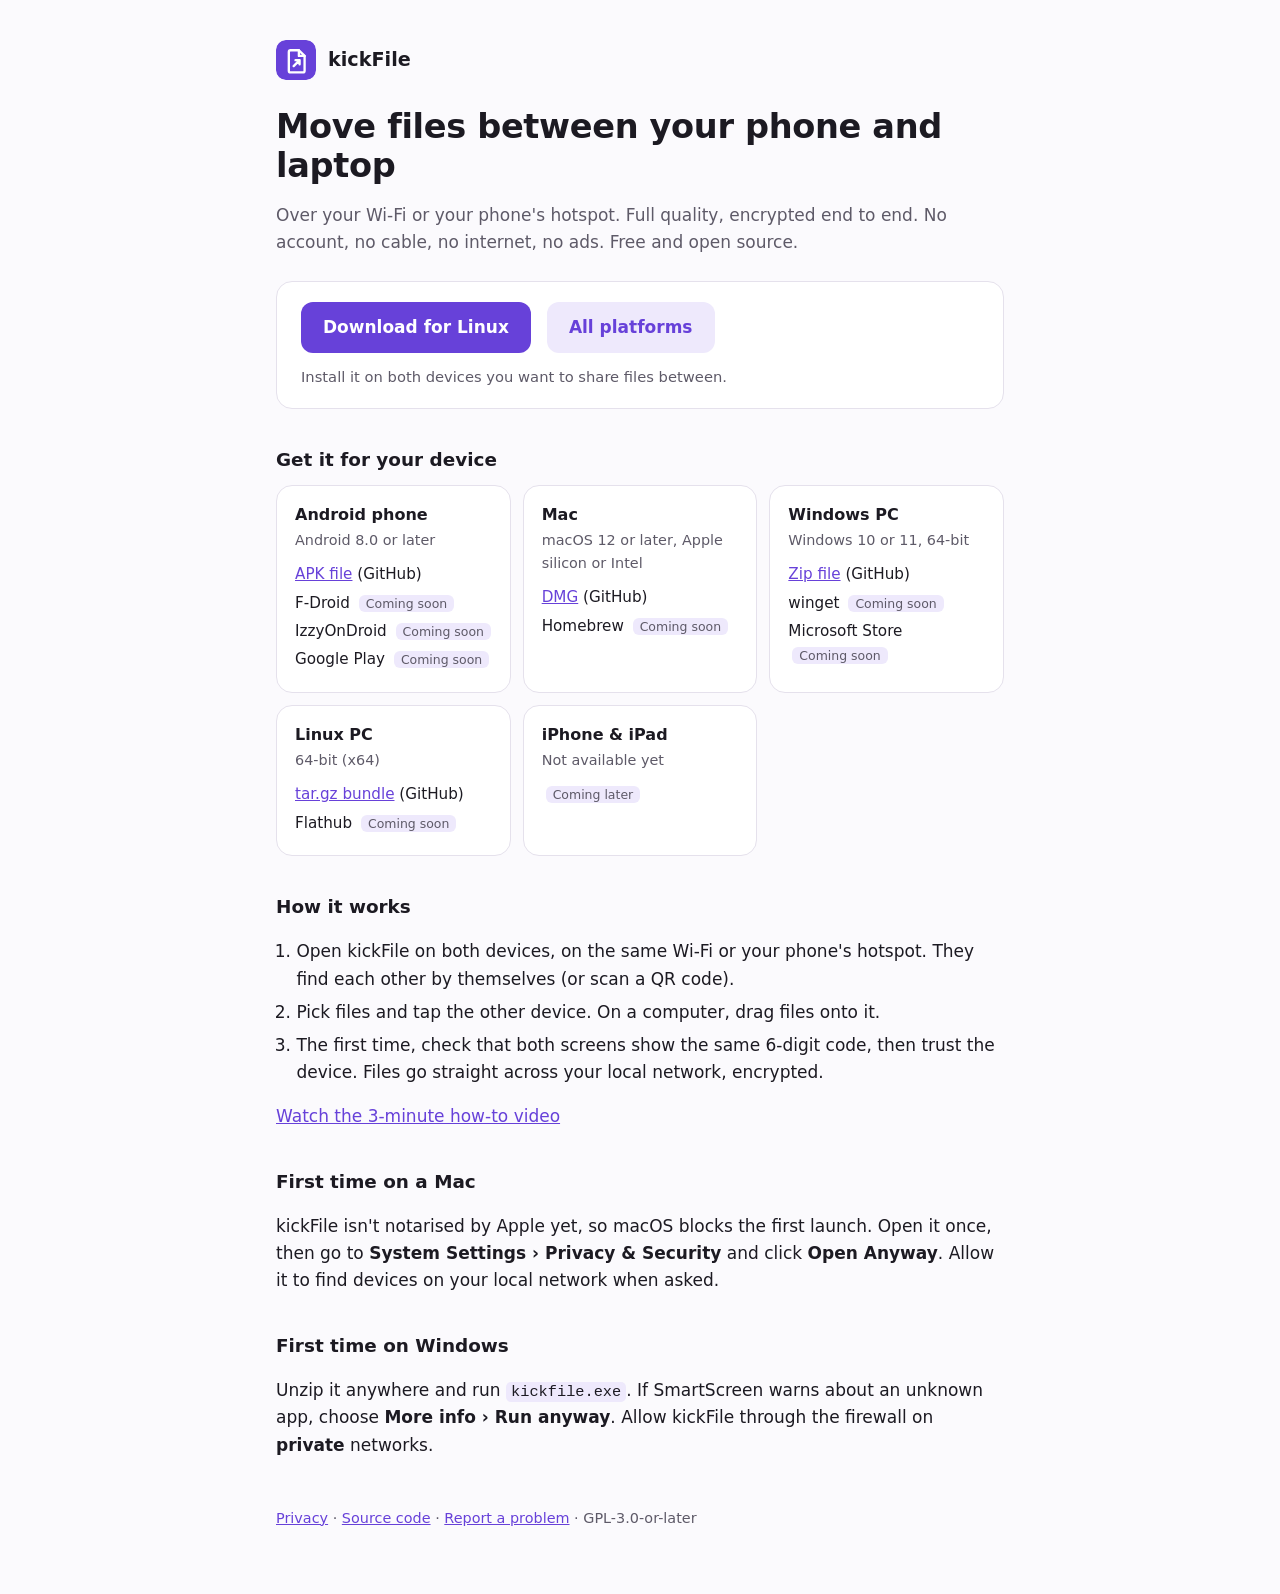
==== site/index.html @ 54886fb2 "docs: README, architecture, protocol, releasing, contributing, security, changelog; site, fastlane, " ====
<!doctype html>
<!-- SPDX-License-Identifier: GPL-3.0-or-later -->
<html lang="en">
<head>
  <meta charset="utf-8">
  <meta name="viewport" content="width=device-width, initial-scale=1">
  <title>kickFile · Move files between your phone and laptop</title>
  <meta name="description" content="Free, open-source app to send files between Android, Mac, Windows and Linux over your Wi-Fi or a hotspot. Encrypted, no account, no internet.">
  <link rel="stylesheet" href="style.css">
  <link rel="icon" href="icon.svg">
</head>
<body>
<main>
  <a class="brand" href="./"><img src="icon.svg" alt=""> kickFile</a>
  <h1>Move files between your phone and laptop</h1>
  <p class="muted">Over your Wi-Fi or your phone's hotspot. Full quality, encrypted end to end. No account, no cable, no internet, no ads. Free and open source.</p>

  <div class="card">
    <div class="primary" id="primary">
      <a class="btn" href="https://github.com/ukpratik/kickfile/releases/latest">Download kickFile</a>
      <a class="btn tonal" href="#all">All platforms</a>
      <p class="note">Install it on both devices you want to share files between.</p>
    </div>
  </div>

  <h2 id="all">Get it for your device</h2>
  <div class="grid">
    <div class="card">
      <h3>Android phone</h3>
      <p>Android 8.0 or later</p>
      <ul>
        <li><a href="https://github.com/ukpratik/kickfile/releases/latest/download/kickFile-android.apk">APK file</a> (GitHub)</li>
        <li>F-Droid <span class="soon">Coming soon</span></li>
        <li>IzzyOnDroid <span class="soon">Coming soon</span></li>
        <li>Google Play <span class="soon">Coming soon</span></li>
      </ul>
    </div>
    <div class="card">
      <h3>Mac</h3>
      <p>macOS 12 or later, Apple silicon or Intel</p>
      <ul>
        <li><a href="https://github.com/ukpratik/kickfile/releases/latest/download/kickFile-macos.dmg">DMG</a> (GitHub)</li>
        <li>Homebrew <span class="soon">Coming soon</span></li>
      </ul>
    </div>
    <div class="card">
      <h3>Windows PC</h3>
      <p>Windows 10 or 11, 64-bit</p>
      <ul>
        <li><a href="https://github.com/ukpratik/kickfile/releases/latest/download/kickFile-windows-x64.zip">Zip file</a> (GitHub)</li>
        <li>winget <span class="soon">Coming soon</span></li>
        <li>Microsoft Store <span class="soon">Coming soon</span></li>
      </ul>
    </div>
    <div class="card">
      <h3>Linux PC</h3>
      <p>64-bit (x64)</p>
      <ul>
        <li><a href="https://github.com/ukpratik/kickfile/releases/latest/download/kickFile-linux-x64.tar.gz">tar.gz bundle</a> (GitHub)</li>
        <li>Flathub <span class="soon">Coming soon</span></li>
      </ul>
    </div>
    <div class="card">
      <h3>iPhone &amp; iPad</h3>
      <p>Not available yet</p>
      <ul><li><span class="soon">Coming later</span></li></ul>
    </div>
  </div>

  <h2>How it works</h2>
  <ol>
    <li>Open kickFile on both devices, on the same Wi-Fi or your phone's hotspot. They find each other by themselves (or scan a QR code).</li>
    <li>Pick files and tap the other device. On a computer, drag files onto it.</li>
    <li>The first time, check that both screens show the same 6-digit code, then trust the device. Files go straight across your local network, encrypted.</li>
  </ol>
  <p><a href="https://github.com/ukpratik/kickfile/releases/latest/download/kickFile-how-to.mp4">Watch the 3-minute how-to video</a></p>

  <h2>First time on a Mac</h2>
  <p>kickFile isn't notarised by Apple yet, so macOS blocks the first launch. Open it once, then go to <strong>System Settings › Privacy &amp; Security</strong> and click <strong>Open Anyway</strong>. Allow it to find devices on your local network when asked.</p>

  <h2>First time on Windows</h2>
  <p>Unzip it anywhere and run <code>kickfile.exe</code>. If SmartScreen warns about an unknown app, choose <strong>More info › Run anyway</strong>. Allow kickFile through the firewall on <strong>private</strong> networks.</p>

  <footer>
    <a href="privacy/">Privacy</a> · <a href="https://github.com/ukpratik/kickfile">Source code</a> · <a href="https://github.com/ukpratik/kickfile/issues">Report a problem</a> · GPL-3.0-or-later
  </footer>
</main>
<script>
  // Point the main button at this visitor's platform; the full list stays below.
  (function () {
    var ua = navigator.userAgent, base = 'https://github.com/ukpratik/kickfile/releases/latest/download/';
    var pick = /Android/i.test(ua) ? ['kickFile-android.apk', 'Download for Android']
      : /iPhone|iPad|iPod/i.test(ua) ? null
      : /Mac/i.test(ua) ? ['kickFile-macos.dmg', 'Download for Mac']
      : /Win/i.test(ua) ? ['kickFile-windows-x64.zip', 'Download for Windows']
      : /Linux|X11/i.test(ua) ? ['kickFile-linux-x64.tar.gz', 'Download for Linux']
      : null;
    var btn = document.querySelector('#primary .btn');
    if (pick) { btn.href = base + pick[0]; btn.textContent = pick[1]; }
    else if (/iPhone|iPad|iPod/i.test(ua)) {
      btn.removeAttribute('href'); btn.textContent = 'iPhone app coming later';
      document.querySelector('#primary .note').textContent = 'Open this page on your Android phone or computer to download kickFile.';
    }
  })();
</script>
</body>
</html>
---- site/style.css ----
/* SPDX-License-Identifier: GPL-3.0-or-later */
/* kickFile site: the app's tokens (purple accent, violet-tinted neutrals), light and dark. */
:root { --accent: #6741D9; --on-accent: #fff; --soft: #EEE9FC; --ink: #1C1A22; --muted: #5E5A68; --bg: #FBFAFD; --card: #fff; --line: #E5E1EC; }
@media (prefers-color-scheme: dark) {
  :root { --accent: #B39DFF; --on-accent: #1E1240; --soft: #2A2342; --ink: #ECE9F2; --muted: #A9A4B4; --bg: #131218; --card: #1C1A23; --line: #2E2B38; }
}
* { box-sizing: border-box; }
body { margin: 0; background: var(--bg); color: var(--ink); font: 17px/1.6 system-ui, -apple-system, "Segoe UI", Roboto, sans-serif; }
main { max-width: 760px; margin: 0 auto; padding: 40px 16px 64px; }
a { color: var(--accent); }
h1 { font-size: 2.1rem; line-height: 1.15; margin: 0 0 10px; letter-spacing: -0.01em; }
h2 { font-size: 1.15rem; margin: 36px 0 10px; }
.muted { color: var(--muted); }
.card { background: var(--card); border: 1px solid var(--line); border-radius: 16px; padding: 20px 24px; margin: 24px 0; }
.brand { display: flex; align-items: center; gap: 12px; margin-bottom: 28px; font-weight: 700; font-size: 1.2rem; text-decoration: none; color: var(--ink); }
.brand img { width: 40px; height: 40px; border-radius: 10px; }
.btn { display: inline-block; background: var(--accent); color: var(--on-accent); text-decoration: none; font-weight: 600; padding: 12px 22px; border-radius: 12px; }
.btn.tonal { background: var(--soft); color: var(--accent); }
.primary { display: flex; flex-wrap: wrap; align-items: center; gap: 12px 16px; }
.primary .note { flex-basis: 100%; font-size: .92rem; color: var(--muted); margin: 0; }
.grid { display: grid; grid-template-columns: repeat(auto-fit, minmax(220px, 1fr)); gap: 12px; }
.grid .card { margin: 0; padding: 16px 18px; }
.grid h3 { margin: 0 0 2px; font-size: 1rem; }
.grid p { margin: 0 0 10px; font-size: .9rem; color: var(--muted); }
.grid ul { list-style: none; padding: 0; margin: 0; font-size: .95rem; }
.grid li { margin: 4px 0; }
.soon { font-size: .78rem; color: var(--muted); background: var(--soft); border-radius: 6px; padding: 1px 7px; margin-left: 4px; white-space: nowrap; }
.shot { width: 100%; height: auto; border-radius: 12px; }
ol, ul { padding-left: 1.2em; }
li { margin: 6px 0; }
code { font-size: .9em; background: var(--soft); padding: 1px 5px; border-radius: 5px; overflow-wrap: anywhere; }
footer { margin-top: 48px; font-size: 0.9rem; color: var(--muted); }
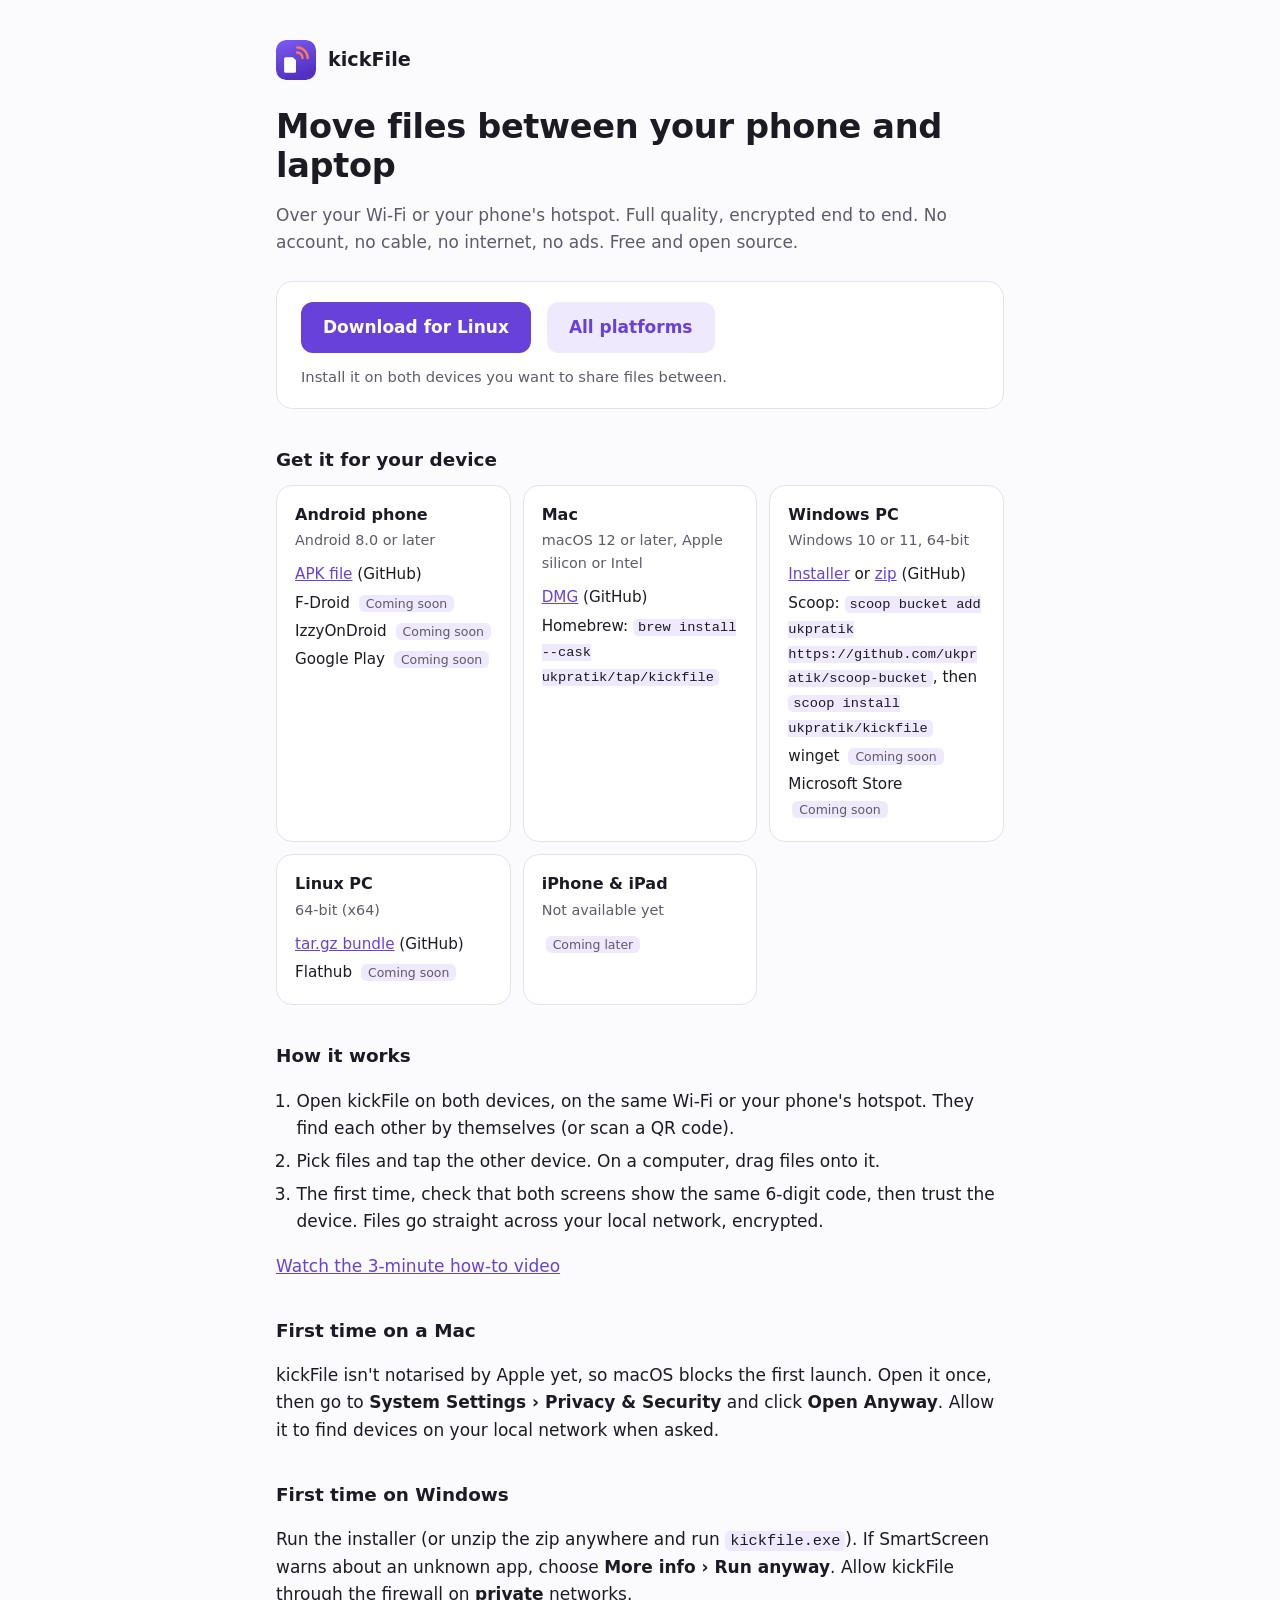
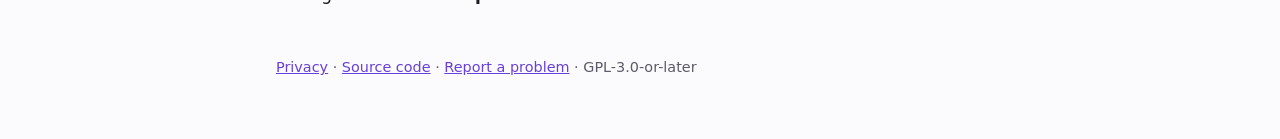
==== commit a65fbacc: "docs: Homebrew tap, Scoop bucket and the Windows installer are live README, site and the in-app "Get" ====
--- a/site/index.html
+++ b/site/index.html
@@ -40,14 +40,15 @@
       <p>macOS 12 or later, Apple silicon or Intel</p>
       <ul>
         <li><a href="https://github.com/ukpratik/kickfile/releases/latest/download/kickFile-macos.dmg">DMG</a> (GitHub)</li>
-        <li>Homebrew <span class="soon">Coming soon</span></li>
+        <li>Homebrew: <code>brew install --cask ukpratik/tap/kickfile</code></li>
       </ul>
     </div>
     <div class="card">
       <h3>Windows PC</h3>
       <p>Windows 10 or 11, 64-bit</p>
       <ul>
-        <li><a href="https://github.com/ukpratik/kickfile/releases/latest/download/kickFile-windows-x64.zip">Zip file</a> (GitHub)</li>
+        <li><a href="https://github.com/ukpratik/kickfile/releases/latest/download/kickFile-windows-x64-setup.exe">Installer</a> or <a href="https://github.com/ukpratik/kickfile/releases/latest/download/kickFile-windows-x64.zip">zip</a> (GitHub)</li>
+        <li>Scoop: <code>scoop bucket add ukpratik https://github.com/ukpratik/scoop-bucket</code>, then <code>scoop install ukpratik/kickfile</code></li>
         <li>winget <span class="soon">Coming soon</span></li>
         <li>Microsoft Store <span class="soon">Coming soon</span></li>
       </ul>
@@ -79,7 +80,7 @@
   <p>kickFile isn't notarised by Apple yet, so macOS blocks the first launch. Open it once, then go to <strong>System Settings › Privacy &amp; Security</strong> and click <strong>Open Anyway</strong>. Allow it to find devices on your local network when asked.</p>
 
   <h2>First time on Windows</h2>
-  <p>Unzip it anywhere and run <code>kickfile.exe</code>. If SmartScreen warns about an unknown app, choose <strong>More info › Run anyway</strong>. Allow kickFile through the firewall on <strong>private</strong> networks.</p>
+  <p>Run the installer (or unzip the zip anywhere and run <code>kickfile.exe</code>). If SmartScreen warns about an unknown app, choose <strong>More info › Run anyway</strong>. Allow kickFile through the firewall on <strong>private</strong> networks.</p>
 
   <footer>
     <a href="privacy/">Privacy</a> · <a href="https://github.com/ukpratik/kickfile">Source code</a> · <a href="https://github.com/ukpratik/kickfile/issues">Report a problem</a> · GPL-3.0-or-later
@@ -92,7 +93,7 @@
     var pick = /Android/i.test(ua) ? ['kickFile-android.apk', 'Download for Android']
       : /iPhone|iPad|iPod/i.test(ua) ? null
       : /Mac/i.test(ua) ? ['kickFile-macos.dmg', 'Download for Mac']
-      : /Win/i.test(ua) ? ['kickFile-windows-x64.zip', 'Download for Windows']
+      : /Win/i.test(ua) ? ['kickFile-windows-x64-setup.exe', 'Download for Windows']
       : /Linux|X11/i.test(ua) ? ['kickFile-linux-x64.tar.gz', 'Download for Linux']
       : null;
     var btn = document.querySelector('#primary .btn');
--- a/site/style.css
+++ b/site/style.css
@@ -18,7 +18,7 @@
 .btn.tonal { background: var(--soft); color: var(--accent); }
 .primary { display: flex; flex-wrap: wrap; align-items: center; gap: 12px 16px; }
 .primary .note { flex-basis: 100%; font-size: .92rem; color: var(--muted); margin: 0; }
-.grid { display: grid; grid-template-columns: repeat(auto-fit, minmax(220px, 1fr)); gap: 12px; }
+.grid { display: grid; grid-template-columns: repeat(auto-fit, minmax(min(220px, 100%), 1fr)); gap: 12px; }
 .grid .card { margin: 0; padding: 16px 18px; }
 .grid h3 { margin: 0 0 2px; font-size: 1rem; }
 .grid p { margin: 0 0 10px; font-size: .9rem; color: var(--muted); }
